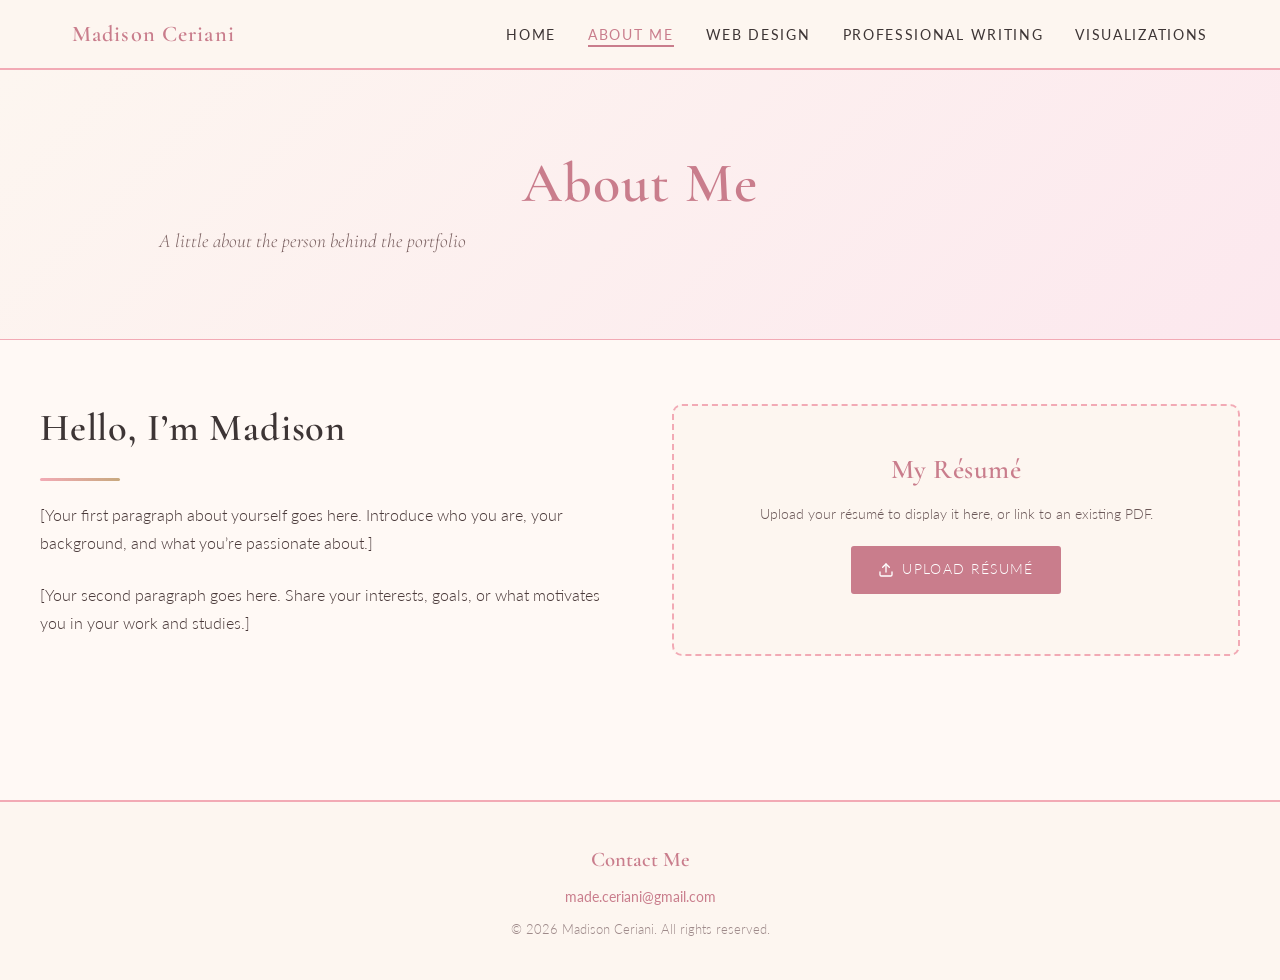
==== about.html @ 088b9f67 "Create complete portfolio website with all 5 pages, responsive CSS, nav, and footer Agent-Logs-Url: " ====
<!DOCTYPE html>
<html lang="en">
<head>
  <meta charset="UTF-8" />
  <meta name="viewport" content="width=device-width, initial-scale=1.0" />
  <title>About Me — Madison Ceriani</title>
  <link rel="stylesheet" href="css/style.css" />
</head>
<body>

  <!-- Navigation and Footer are injected by js/main.js -->

  <!-- ===== PAGE HERO ===== -->
  <header class="page-hero">
    <h1>About Me</h1>
    <p class="subtitle">A little about the person behind the portfolio</p>
  </header>

  <!-- ===== MAIN CONTENT ===== -->
  <main>
    <div class="container section">
      <div class="about-layout">

        <!-- ---- Bio ---- -->
        <div class="about-bio">
          <h2>Hello, I&rsquo;m Madison</h2>
          <hr class="divider" style="margin:1.25rem 0;" />

          <p class="bio-para">
            <!--
              Paragraph 1 — replace with your own text.
              Example: "I am a communications professional with a passion for…"
            -->
            [Your first paragraph about yourself goes here. Introduce who you are,
            your background, and what you&rsquo;re passionate about.]
          </p>

          <p class="bio-para">
            <!--
              Paragraph 2 — replace with your own text.
              Example: "Outside of the classroom and office, I enjoy…"
            -->
            [Your second paragraph goes here. Share your interests, goals,
            or what motivates you in your work and studies.]
          </p>
        </div>

        <!-- ---- Resume ---- -->
        <aside class="resume-box">
          <h3>My R&eacute;sum&eacute;</h3>
          <p>Upload your r&eacute;sum&eacute; to display it here, or link to an existing PDF.</p>

          <label class="resume-upload-label" for="resume-upload">
            <svg xmlns="http://www.w3.org/2000/svg" width="16" height="16" viewBox="0 0 24 24" fill="none" stroke="currentColor" stroke-width="2" stroke-linecap="round" stroke-linejoin="round" aria-hidden="true">
              <path d="M21 15v4a2 2 0 0 1-2 2H5a2 2 0 0 1-2-2v-4"/>
              <polyline points="17 8 12 3 7 8"/>
              <line x1="12" y1="3" x2="12" y2="15"/>
            </svg>
            Upload R&eacute;sum&eacute;
          </label>
          <input
            type="file"
            id="resume-upload"
            class="resume-upload-input"
            accept=".pdf,.doc,.docx"
            aria-label="Upload your résumé"
          />

          <p class="resume-filename" id="resume-filename" aria-live="polite"></p>

          <a
            id="resume-view-link"
            class="resume-view-link btn btn-outline"
            href="#"
            target="_blank"
            rel="noopener noreferrer"
            style="display:none;"
            aria-label="View uploaded résumé in new tab"
          >
            <svg xmlns="http://www.w3.org/2000/svg" width="15" height="15" viewBox="0 0 24 24" fill="none" stroke="currentColor" stroke-width="2" stroke-linecap="round" stroke-linejoin="round" aria-hidden="true">
              <path d="M1 12s4-8 11-8 11 8 11 8-4 8-11 8-11-8-11-8z"/>
              <circle cx="12" cy="12" r="3"/>
            </svg>
            View R&eacute;sum&eacute;
          </a>

          <!--
            Alternatively, link directly to a hosted PDF:
            <a href="documents/resume.pdf" class="btn btn-outline" target="_blank" rel="noopener">
              View Résumé (PDF)
            </a>
          -->
        </aside>

      </div><!-- /.about-layout -->
    </div><!-- /.container -->
  </main>

  <script src="js/main.js"></script>
</body>
</html>
---- css/style.css ----
/* ============================================================
   MADISON CERIANI — PORTFOLIO  |  Global Stylesheet
   Palette: blush (#f2aab5), dusty rose (#c97d8c), cream (#fdf6f0),
            warm white (#fff9f5), charcoal (#3d3535), gold (#c8a97e)
   ============================================================ */

/* ---------- Google Fonts ---------- */
@import url('https://fonts.googleapis.com/css2?family=Cormorant+Garamond:ital,wght@0,300;0,400;0,600;1,300;1,400&family=Lato:wght@300;400;700&display=swap');

/* ---------- Reset & Base ---------- */
*, *::before, *::after {
  box-sizing: border-box;
  margin: 0;
  padding: 0;
}

html {
  scroll-behavior: smooth;
  font-size: 16px;
}

body {
  font-family: 'Lato', sans-serif;
  font-weight: 300;
  color: #3d3535;
  background-color: #fff9f5;
  line-height: 1.75;
}

img {
  max-width: 100%;
  height: auto;
  display: block;
}

a {
  color: #c97d8c;
  text-decoration: none;
  transition: color 0.25s ease;
}

a:hover {
  color: #c8a97e;
}

/* ---------- Typography ---------- */
h1, h2, h3, h4 {
  font-family: 'Cormorant Garamond', serif;
  font-weight: 600;
  color: #3d3535;
  letter-spacing: 0.02em;
}

h1 { font-size: clamp(2.2rem, 5vw, 3.5rem); line-height: 1.2; }
h2 { font-size: clamp(1.6rem, 3.5vw, 2.4rem); line-height: 1.3; }
h3 { font-size: clamp(1.2rem, 2.5vw, 1.7rem); }
h4 { font-size: 1.1rem; }

p {
  margin-bottom: 1rem;
  max-width: 70ch;
}

/* ---------- Navigation ---------- */
.site-nav {
  background-color: #fdf6f0;
  border-bottom: 2px solid #f2aab5;
  position: sticky;
  top: 0;
  z-index: 1000;
}

.nav-inner {
  max-width: 1200px;
  margin: 0 auto;
  padding: 0 2rem;
  display: flex;
  align-items: center;
  justify-content: space-between;
  height: 68px;
}

.nav-logo {
  font-family: 'Cormorant Garamond', serif;
  font-size: 1.4rem;
  font-weight: 600;
  color: #c97d8c;
  letter-spacing: 0.05em;
  white-space: nowrap;
}

.nav-logo:hover {
  color: #c8a97e;
}

.nav-links {
  list-style: none;
  display: flex;
  gap: 2rem;
  align-items: center;
}

.nav-links a {
  font-family: 'Lato', sans-serif;
  font-size: 0.88rem;
  font-weight: 400;
  letter-spacing: 0.12em;
  text-transform: uppercase;
  color: #3d3535;
  padding-bottom: 2px;
  border-bottom: 2px solid transparent;
  transition: border-color 0.25s ease, color 0.25s ease;
}

.nav-links a:hover,
.nav-links a.active {
  color: #c97d8c;
  border-color: #c97d8c;
}

/* Hamburger button (mobile) */
.nav-toggle {
  display: none;
  flex-direction: column;
  gap: 5px;
  background: none;
  border: none;
  cursor: pointer;
  padding: 4px;
}

.nav-toggle span {
  display: block;
  width: 26px;
  height: 2px;
  background-color: #3d3535;
  border-radius: 2px;
  transition: transform 0.3s ease, opacity 0.3s ease;
}

/* ---------- Footer ---------- */
.site-footer {
  background-color: #fdf6f0;
  border-top: 2px solid #f2aab5;
  text-align: center;
  padding: 2.5rem 2rem;
  margin-top: 5rem;
}

.site-footer p {
  max-width: none;
  margin: 0;
  font-size: 0.9rem;
  color: #3d3535;
}

.site-footer .footer-heading {
  font-family: 'Cormorant Garamond', serif;
  font-size: 1.3rem;
  font-weight: 600;
  color: #c97d8c;
  margin-bottom: 0.4rem;
}

.site-footer a {
  color: #c97d8c;
  font-weight: 400;
}

.site-footer a:hover {
  color: #c8a97e;
  text-decoration: underline;
}

/* ---------- Page Hero / Banner ---------- */
.page-hero {
  background: linear-gradient(135deg, #fdf6f0 0%, #fce8ee 100%);
  padding: 5rem 2rem 4rem;
  text-align: center;
  border-bottom: 1px solid #f2aab5;
}

.page-hero h1 {
  color: #c97d8c;
}

.page-hero .subtitle {
  font-family: 'Cormorant Garamond', serif;
  font-style: italic;
  font-size: 1.2rem;
  color: #7a6060;
  margin-top: 0.5rem;
}

/* ---------- Main Content Container ---------- */
.container {
  max-width: 1200px;
  margin: 0 auto;
  padding: 0 2rem;
}

.section {
  padding: 4rem 0;
}

.section-title {
  text-align: center;
  margin-bottom: 3rem;
  position: relative;
}

.section-title::after {
  content: '';
  display: block;
  width: 60px;
  height: 3px;
  background: linear-gradient(to right, #f2aab5, #c8a97e);
  margin: 0.75rem auto 0;
  border-radius: 2px;
}

/* ---------- Divider ---------- */
.divider {
  width: 80px;
  height: 3px;
  background: linear-gradient(to right, #f2aab5, #c8a97e);
  border: none;
  margin: 2rem auto;
  border-radius: 2px;
}

/* ---------- Buttons ---------- */
.btn {
  display: inline-block;
  padding: 0.65rem 1.6rem;
  border-radius: 3px;
  font-family: 'Lato', sans-serif;
  font-size: 0.85rem;
  letter-spacing: 0.1em;
  text-transform: uppercase;
  font-weight: 400;
  cursor: pointer;
  transition: background-color 0.25s ease, color 0.25s ease, box-shadow 0.25s ease;
  border: 2px solid #c97d8c;
}

.btn-primary {
  background-color: #c97d8c;
  color: #fff;
}

.btn-primary:hover {
  background-color: #b56878;
  color: #fff;
  box-shadow: 0 4px 14px rgba(201,125,140,0.35);
}

.btn-outline {
  background-color: transparent;
  color: #c97d8c;
}

.btn-outline:hover {
  background-color: #c97d8c;
  color: #fff;
}

/* ============================================================
   HOME PAGE
   ============================================================ */

/* Hero strip */
.home-hero {
  background: linear-gradient(135deg, #fdf6f0 0%, #fce8ee 60%, #fdf6f0 100%);
  padding: 5rem 2rem;
  text-align: center;
}

.home-hero-inner {
  max-width: 900px;
  margin: 0 auto;
  display: flex;
  flex-direction: column;
  align-items: center;
  gap: 2.5rem;
}

.home-photo-wrapper {
  width: 220px;
  height: 220px;
  border-radius: 50%;
  overflow: hidden;
  border: 5px solid #f2aab5;
  box-shadow: 0 8px 30px rgba(201,125,140,0.25);
  flex-shrink: 0;
  background-color: #fce8ee;
  display: flex;
  align-items: center;
  justify-content: center;
}

.home-photo-wrapper img {
  width: 100%;
  height: 100%;
  object-fit: cover;
}

.home-photo-placeholder {
  display: flex;
  flex-direction: column;
  align-items: center;
  justify-content: center;
  width: 100%;
  height: 100%;
  color: #c97d8c;
  font-size: 0.75rem;
  text-align: center;
  padding: 1rem;
  gap: 0.5rem;
}

.home-photo-placeholder svg {
  width: 48px;
  height: 48px;
  opacity: 0.5;
}

.home-text h1 {
  margin-bottom: 0.5rem;
}

.home-tagline {
  font-family: 'Cormorant Garamond', serif;
  font-style: italic;
  font-size: 1.25rem;
  color: #7a6060;
  margin-bottom: 1.5rem;
}

/* Gallery grid */
.gallery-grid {
  display: grid;
  grid-template-columns: repeat(auto-fill, minmax(260px, 1fr));
  gap: 2rem;
}

.gallery-card {
  background-color: #fdf6f0;
  border: 1px solid #f2aab5;
  border-radius: 8px;
  overflow: hidden;
  box-shadow: 0 2px 12px rgba(0,0,0,0.06);
  transition: transform 0.25s ease, box-shadow 0.25s ease;
}

.gallery-card:hover {
  transform: translateY(-4px);
  box-shadow: 0 8px 24px rgba(201,125,140,0.2);
}

.gallery-card-image {
  width: 100%;
  height: 190px;
  object-fit: cover;
  background-color: #fce8ee;
}

.gallery-card-image-placeholder {
  width: 100%;
  height: 190px;
  background: linear-gradient(135deg, #fce8ee, #fdf6f0);
  display: flex;
  align-items: center;
  justify-content: center;
  color: #c97d8c;
  font-size: 0.8rem;
  letter-spacing: 0.08em;
  text-transform: uppercase;
  flex-direction: column;
  gap: 0.5rem;
}

.gallery-card-image-placeholder svg {
  width: 36px;
  height: 36px;
  opacity: 0.4;
}

.gallery-card-body {
  padding: 1.2rem 1.4rem 1.6rem;
}

.gallery-card-tag {
  display: inline-block;
  font-size: 0.72rem;
  letter-spacing: 0.12em;
  text-transform: uppercase;
  color: #c8a97e;
  margin-bottom: 0.4rem;
  font-weight: 700;
}

.gallery-card-body h3 {
  font-size: 1.05rem;
  margin-bottom: 0.4rem;
}

.gallery-card-body p {
  font-size: 0.88rem;
  color: #6b5858;
  margin-bottom: 0;
}

/* ============================================================
   ABOUT PAGE
   ============================================================ */

.about-layout {
  display: grid;
  grid-template-columns: 1fr 1fr;
  gap: 4rem;
  align-items: start;
}

.about-bio h2 {
  margin-bottom: 1.5rem;
}

.about-bio p {
  color: #4a3a3a;
}

.about-bio .bio-para + .bio-para {
  margin-top: 1.5rem;
}

.resume-box {
  background-color: #fdf6f0;
  border: 2px dashed #f2aab5;
  border-radius: 10px;
  padding: 2.5rem 2rem;
  text-align: center;
}

.resume-box h3 {
  margin-bottom: 0.5rem;
  color: #c97d8c;
}

.resume-box p {
  font-size: 0.9rem;
  color: #6b5858;
  margin-bottom: 1.2rem;
  max-width: none;
}

.resume-upload-label {
  display: inline-flex;
  align-items: center;
  gap: 0.5rem;
  padding: 0.65rem 1.6rem;
  background-color: #c97d8c;
  color: #fff;
  border-radius: 3px;
  font-size: 0.85rem;
  letter-spacing: 0.1em;
  text-transform: uppercase;
  cursor: pointer;
  transition: background-color 0.25s ease, box-shadow 0.25s ease;
  border: 2px solid #c97d8c;
}

.resume-upload-label:hover {
  background-color: #b56878;
  box-shadow: 0 4px 14px rgba(201,125,140,0.35);
}

.resume-upload-input {
  position: absolute;
  width: 1px;
  height: 1px;
  opacity: 0;
  overflow: hidden;
  clip: rect(0 0 0 0);
}

.resume-filename {
  margin-top: 1rem;
  font-size: 0.85rem;
  color: #7a6060;
  font-style: italic;
}

.resume-view-link {
  display: inline-flex;
  align-items: center;
  gap: 0.4rem;
  margin-top: 0.8rem;
  font-size: 0.9rem;
}

/* ============================================================
   ARTIFACT CARDS (shared by Web Design, Writing, Visualizations)
   ============================================================ */

.artifacts-list {
  display: flex;
  flex-direction: column;
  gap: 4rem;
}

.artifact-card {
  background-color: #fdf6f0;
  border: 1px solid #f2aab5;
  border-radius: 12px;
  overflow: hidden;
  box-shadow: 0 2px 16px rgba(0,0,0,0.06);
}

.artifact-card-header {
  background: linear-gradient(135deg, #fce8ee 0%, #fdf6f0 100%);
  padding: 1.5rem 2rem;
  border-bottom: 1px solid #f2aab5;
  display: flex;
  align-items: center;
  gap: 1rem;
}

.artifact-number {
  font-family: 'Cormorant Garamond', serif;
  font-size: 2.2rem;
  font-weight: 300;
  color: #f2aab5;
  line-height: 1;
  flex-shrink: 0;
  min-width: 2.5rem;
}

.artifact-card-header h3 {
  margin: 0;
}

.artifact-card-body {
  padding: 2rem;
}

/* image + text layout inside artifact */
.artifact-media {
  width: 100%;
  aspect-ratio: 16 / 9;
  object-fit: cover;
  border-radius: 6px;
  margin-bottom: 1.5rem;
  background-color: #fce8ee;
}

.artifact-image-placeholder {
  width: 100%;
  aspect-ratio: 16 / 9;
  background: linear-gradient(135deg, #fce8ee, #fdf6f0);
  border-radius: 6px;
  margin-bottom: 1.5rem;
  display: flex;
  flex-direction: column;
  align-items: center;
  justify-content: center;
  color: #c97d8c;
  font-size: 0.8rem;
  letter-spacing: 0.08em;
  text-transform: uppercase;
  gap: 0.5rem;
  border: 1px dashed #f2aab5;
}

.artifact-image-placeholder svg {
  width: 42px;
  height: 42px;
  opacity: 0.4;
}

.artifact-desc {
  color: #4a3a3a;
  margin-bottom: 1rem;
}

.artifact-links {
  display: flex;
  flex-wrap: wrap;
  gap: 0.75rem;
  margin-top: 1rem;
}

/* PDF embed */
.artifact-pdf-wrapper {
  width: 100%;
  border: 1px solid #f2aab5;
  border-radius: 6px;
  overflow: hidden;
  margin-bottom: 1.5rem;
  background-color: #fce8ee;
}

.artifact-pdf-wrapper embed,
.artifact-pdf-wrapper iframe {
  width: 100%;
  height: 520px;
  border: none;
  display: block;
}

.pdf-fallback {
  padding: 3rem 2rem;
  text-align: center;
  color: #7a6060;
  font-size: 0.9rem;
}

.pdf-fallback svg {
  width: 48px;
  height: 48px;
  color: #f2aab5;
  margin-bottom: 1rem;
}

/* ============================================================
   WEB DESIGN PAGE  — two-column layout for larger screens
   ============================================================ */

.webdesign-artifact .artifact-card-body {
  display: grid;
  grid-template-columns: 1fr 1fr;
  gap: 2rem;
  align-items: start;
}

.webdesign-artifact .artifact-card-body .artifact-content {
  /* text side */
}

.webdesign-artifact .artifact-card-body .artifact-visual {
  /* image side */
}

/* ============================================================
   VISUALIZATIONS PAGE
   ============================================================ */

.viz-grid {
  display: grid;
  grid-template-columns: repeat(auto-fill, minmax(480px, 1fr));
  gap: 3rem;
}

.viz-card {
  background-color: #fdf6f0;
  border: 1px solid #f2aab5;
  border-radius: 12px;
  overflow: hidden;
  box-shadow: 0 2px 16px rgba(0,0,0,0.06);
}

.viz-card-image-wrap {
  width: 100%;
}

.viz-card-image-wrap img {
  width: 100%;
  aspect-ratio: 4 / 3;
  object-fit: cover;
  display: block;
}

.viz-image-placeholder {
  width: 100%;
  aspect-ratio: 4 / 3;
  background: linear-gradient(135deg, #fce8ee, #fdf6f0);
  display: flex;
  flex-direction: column;
  align-items: center;
  justify-content: center;
  color: #c97d8c;
  font-size: 0.8rem;
  letter-spacing: 0.08em;
  text-transform: uppercase;
  gap: 0.5rem;
  border-bottom: 1px dashed #f2aab5;
}

.viz-image-placeholder svg {
  width: 42px;
  height: 42px;
  opacity: 0.4;
}

.viz-card-body {
  padding: 1.5rem;
}

.viz-card-body h3 {
  margin-bottom: 0.6rem;
}

.viz-card-body p {
  font-size: 0.9rem;
  color: #4a3a3a;
  margin-bottom: 0;
}

/* ============================================================
   RESPONSIVE BREAKPOINTS
   ============================================================ */

@media (max-width: 900px) {
  .about-layout {
    grid-template-columns: 1fr;
    gap: 2.5rem;
  }

  .webdesign-artifact .artifact-card-body {
    grid-template-columns: 1fr;
  }

  .viz-grid {
    grid-template-columns: 1fr;
  }
}

@media (max-width: 768px) {
  .nav-links {
    display: none;
    flex-direction: column;
    gap: 0;
    position: absolute;
    top: 68px;
    left: 0;
    right: 0;
    background-color: #fdf6f0;
    border-bottom: 2px solid #f2aab5;
    padding: 1rem 0;
    box-shadow: 0 8px 20px rgba(0,0,0,0.08);
  }

  .nav-links.open {
    display: flex;
  }

  .nav-links li {
    width: 100%;
  }

  .nav-links a {
    display: block;
    padding: 0.75rem 2rem;
    border-bottom: none;
    border-left: 3px solid transparent;
  }

  .nav-links a:hover,
  .nav-links a.active {
    border-color: #c97d8c;
    background-color: #fce8ee;
    color: #c97d8c;
  }

  .nav-toggle {
    display: flex;
  }

  .nav-toggle.open span:nth-child(1) {
    transform: translateY(7px) rotate(45deg);
  }

  .nav-toggle.open span:nth-child(2) {
    opacity: 0;
  }

  .nav-toggle.open span:nth-child(3) {
    transform: translateY(-7px) rotate(-45deg);
  }

  .home-hero-inner {
    gap: 2rem;
  }

  .home-photo-wrapper {
    width: 175px;
    height: 175px;
  }

  .artifact-card-body {
    padding: 1.25rem;
  }

  .gallery-grid {
    grid-template-columns: repeat(auto-fill, minmax(220px, 1fr));
    gap: 1.25rem;
  }
}

@media (max-width: 480px) {
  .nav-inner {
    padding: 0 1.2rem;
  }

  .container {
    padding: 0 1.2rem;
  }

  .page-hero {
    padding: 3.5rem 1.2rem 3rem;
  }

  .home-hero {
    padding: 3.5rem 1.2rem;
  }

  .gallery-grid {
    grid-template-columns: 1fr 1fr;
    gap: 1rem;
  }

  .artifact-pdf-wrapper embed,
  .artifact-pdf-wrapper iframe {
    height: 360px;
  }
}

/* ---------- Utility ---------- */
.text-center { text-align: center; }
.mt-2 { margin-top: 2rem; }
.mb-2 { margin-bottom: 2rem; }
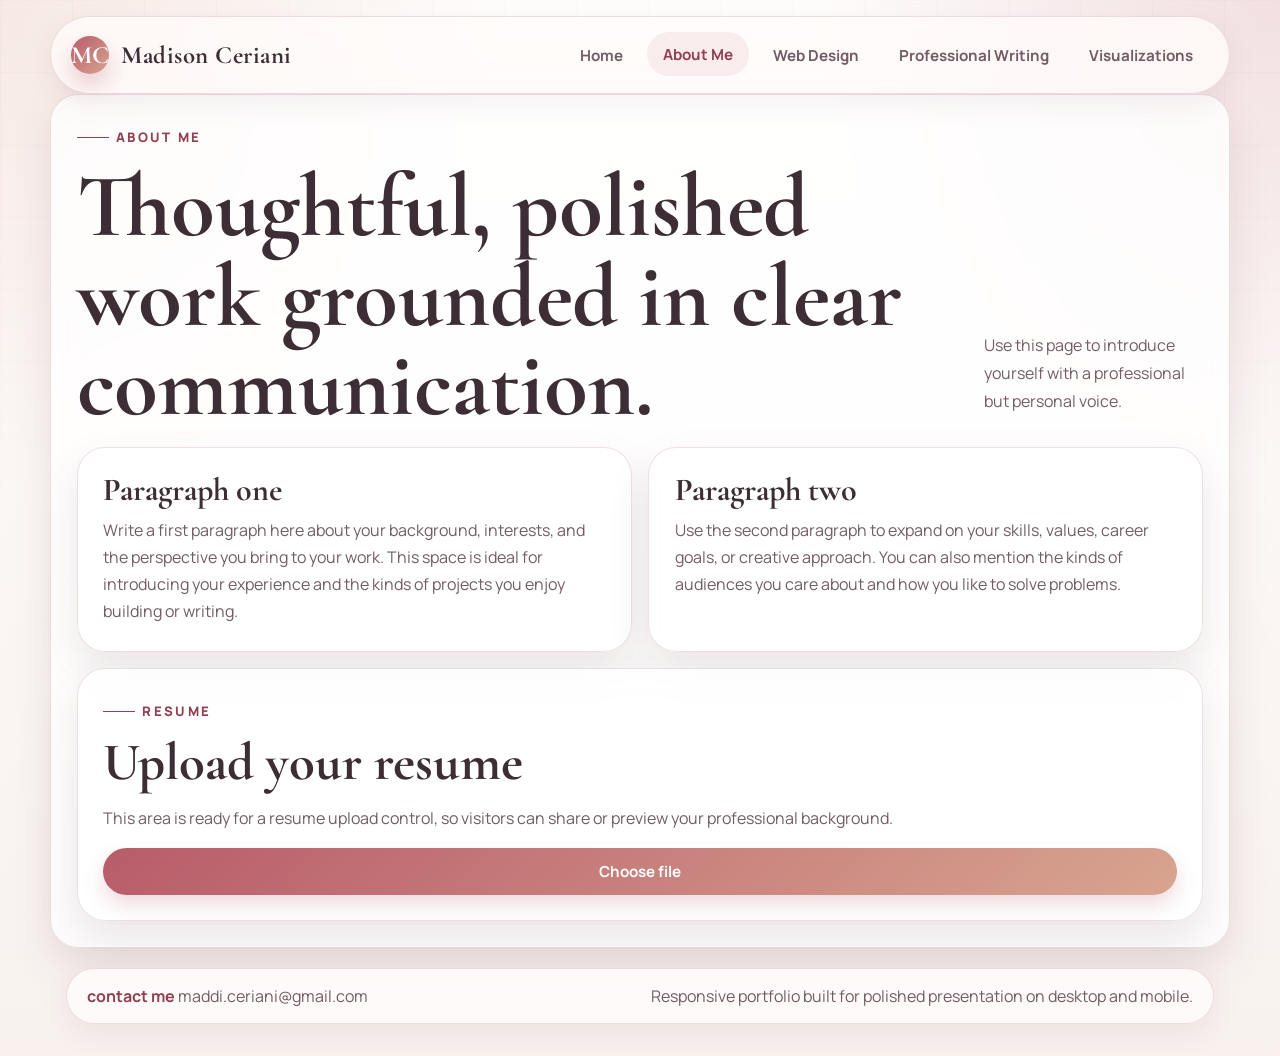
==== commit 7cb7f0f2: "Changes made" ====
--- a/about.html
+++ b/about.html
@@ -1,101 +1,70 @@
 <!DOCTYPE html>
 <html lang="en">
 <head>
-  <meta charset="UTF-8" />
-  <meta name="viewport" content="width=device-width, initial-scale=1.0" />
-  <title>About Me — Madison Ceriani</title>
-  <link rel="stylesheet" href="css/style.css" />
+  <meta charset="UTF-8">
+  <meta name="viewport" content="width=device-width, initial-scale=1.0">
+  <title>Madison Ceriani Portfolio | About Me</title>
+  <link rel="preconnect" href="https://fonts.googleapis.com">
+  <link rel="preconnect" href="https://fonts.gstatic.com" crossorigin>
+  <link href="https://fonts.googleapis.com/css2?family=Cormorant+Garamond:wght@500;600;700&family=Manrope:wght@400;500;600;700;800&display=swap" rel="stylesheet">
+  <link rel="stylesheet" href="assets/css/styles.css">
 </head>
 <body>
+  <div class="page-shell">
+    <header class="site-header content-wrap">
+      <a class="brand" href="index.html" aria-label="Madison Ceriani portfolio home">
+        <span class="brand-mark">MC</span>
+        Madison Ceriani
+      </a>
+      <nav class="nav-links" aria-label="Primary navigation">
+        <a href="index.html">Home</a>
+        <a class="active" href="about.html">About Me</a>
+        <a href="web-design.html">Web Design</a>
+        <a href="writing.html">Professional Writing</a>
+        <a href="visualizations.html">Visualizations</a>
+      </nav>
+    </header>
 
-  <!-- Navigation and Footer are injected by js/main.js -->
-
-  <!-- ===== PAGE HERO ===== -->
-  <header class="page-hero">
-    <h1>About Me</h1>
-    <p class="subtitle">A little about the person behind the portfolio</p>
-  </header>
-
-  <!-- ===== MAIN CONTENT ===== -->
-  <main>
-    <div class="container section">
-      <div class="about-layout">
-
-        <!-- ---- Bio ---- -->
-        <div class="about-bio">
-          <h2>Hello, I&rsquo;m Madison</h2>
-          <hr class="divider" style="margin:1.25rem 0;" />
-
-          <p class="bio-para">
-            <!--
-              Paragraph 1 — replace with your own text.
-              Example: "I am a communications professional with a passion for…"
-            -->
-            [Your first paragraph about yourself goes here. Introduce who you are,
-            your background, and what you&rsquo;re passionate about.]
-          </p>
-
-          <p class="bio-para">
-            <!--
-              Paragraph 2 — replace with your own text.
-              Example: "Outside of the classroom and office, I enjoy…"
-            -->
-            [Your second paragraph goes here. Share your interests, goals,
-            or what motivates you in your work and studies.]
-          </p>
+    <main class="content-wrap">
+      <section class="section-panel">
+        <div class="section-head">
+          <div>
+            <div class="eyebrow">About Me</div>
+            <h1>Thoughtful, polished work grounded in clear communication.</h1>
+          </div>
+          <p class="section-copy">Use this page to introduce yourself with a professional but personal voice.</p>
         </div>
 
-        <!-- ---- Resume ---- -->
-        <aside class="resume-box">
-          <h3>My R&eacute;sum&eacute;</h3>
-          <p>Upload your r&eacute;sum&eacute; to display it here, or link to an existing PDF.</p>
+        <div class="two-col">
+          <article class="info-card">
+            <h3>Paragraph one</h3>
+            <p>Write a first paragraph here about your background, interests, and the perspective you bring to your work. This space is ideal for introducing your experience and the kinds of projects you enjoy building or writing.</p>
+          </article>
+          <article class="info-card">
+            <h3>Paragraph two</h3>
+            <p>Use the second paragraph to expand on your skills, values, career goals, or creative approach. You can also mention the kinds of audiences you care about and how you like to solve problems.</p>
+          </article>
+        </div>
 
-          <label class="resume-upload-label" for="resume-upload">
-            <svg xmlns="http://www.w3.org/2000/svg" width="16" height="16" viewBox="0 0 24 24" fill="none" stroke="currentColor" stroke-width="2" stroke-linecap="round" stroke-linejoin="round" aria-hidden="true">
-              <path d="M21 15v4a2 2 0 0 1-2 2H5a2 2 0 0 1-2-2v-4"/>
-              <polyline points="17 8 12 3 7 8"/>
-              <line x1="12" y1="3" x2="12" y2="15"/>
-            </svg>
-            Upload R&eacute;sum&eacute;
+        <div class="upload-panel" style="margin-top:1rem;">
+          <div>
+            <div class="eyebrow">Resume</div>
+            <h2>Upload your resume</h2>
+          </div>
+          <p class="upload-note">This area is ready for a resume upload control, so visitors can share or preview your professional background.</p>
+          <label class="upload-label" for="resume-upload">Choose file
+            <input id="resume-upload" type="file" accept=".pdf,.doc,.docx">
           </label>
-          <input
-            type="file"
-            id="resume-upload"
-            class="resume-upload-input"
-            accept=".pdf,.doc,.docx"
-            aria-label="Upload your résumé"
-          />
+        </div>
+      </section>
+    </main>
 
-          <p class="resume-filename" id="resume-filename" aria-live="polite"></p>
-
-          <a
-            id="resume-view-link"
-            class="resume-view-link btn btn-outline"
-            href="#"
-            target="_blank"
-            rel="noopener noreferrer"
-            style="display:none;"
-            aria-label="View uploaded résumé in new tab"
-          >
-            <svg xmlns="http://www.w3.org/2000/svg" width="15" height="15" viewBox="0 0 24 24" fill="none" stroke="currentColor" stroke-width="2" stroke-linecap="round" stroke-linejoin="round" aria-hidden="true">
-              <path d="M1 12s4-8 11-8 11 8 11 8-4 8-11 8-11-8-11-8z"/>
-              <circle cx="12" cy="12" r="3"/>
-            </svg>
-            View R&eacute;sum&eacute;
-          </a>
-
-          <!--
-            Alternatively, link directly to a hosted PDF:
-            <a href="documents/resume.pdf" class="btn btn-outline" target="_blank" rel="noopener">
-              View Résumé (PDF)
-            </a>
-          -->
-        </aside>
-
-      </div><!-- /.about-layout -->
-    </div><!-- /.container -->
-  </main>
-
-  <script src="js/main.js"></script>
+    <footer class="site-footer">
+      <div class="footer-panel content-wrap">
+        <p><strong>contact me</strong> maddi.ceriani@gmail.com</p>
+        <p>Responsive portfolio built for polished presentation on desktop and mobile.</p>
+      </div>
+    </footer>
+  </div>
 </body>
-</html>
+</html>
--- a/assets/css/styles.css
+++ b/assets/css/styles.css
@@ -0,0 +1,525 @@
+:root {
+  --bg: #f8f1ee;
+  --bg-soft: #fff9f7;
+  --surface: rgba(255, 255, 255, 0.82);
+  --surface-strong: #ffffff;
+  --text: #3d2d35;
+  --muted: #725c66;
+  --brand: #b85c6a;
+  --brand-dark: #8f4052;
+  --accent: #d8a48f;
+  --accent-soft: #f2d7cf;
+  --border: rgba(143, 64, 82, 0.16);
+  --shadow: 0 18px 40px rgba(102, 58, 72, 0.12);
+  --radius-xl: 28px;
+  --radius-lg: 22px;
+  --radius-md: 16px;
+  --max-width: 1180px;
+}
+
+* {
+  box-sizing: border-box;
+}
+
+html {
+  scroll-behavior: smooth;
+}
+
+body {
+  margin: 0;
+  min-height: 100vh;
+  color: var(--text);
+  font-family: 'Manrope', system-ui, sans-serif;
+  background:
+    radial-gradient(circle at top left, rgba(216, 164, 143, 0.22), transparent 30%),
+    radial-gradient(circle at top right, rgba(184, 92, 106, 0.18), transparent 28%),
+    linear-gradient(180deg, #fffdfc 0%, var(--bg) 100%);
+}
+
+body::before {
+  content: '';
+  position: fixed;
+  inset: 0;
+  pointer-events: none;
+  background-image:
+    linear-gradient(rgba(184, 92, 106, 0.03) 1px, transparent 1px),
+    linear-gradient(90deg, rgba(184, 92, 106, 0.03) 1px, transparent 1px);
+  background-size: 72px 72px;
+  mask-image: linear-gradient(180deg, rgba(0, 0, 0, 0.8), transparent 90%);
+}
+
+a {
+  color: inherit;
+  text-decoration: none;
+}
+
+img {
+  display: block;
+  max-width: 100%;
+}
+
+.page-shell {
+  position: relative;
+  z-index: 1;
+}
+
+.site-header,
+.site-footer,
+.content-wrap {
+  width: min(calc(100% - 2rem), var(--max-width));
+  margin: 0 auto;
+}
+
+.site-header {
+  position: sticky;
+  top: 0;
+  z-index: 10;
+  display: flex;
+  align-items: center;
+  justify-content: space-between;
+  gap: 1.5rem;
+  padding: 1rem 1.25rem;
+  margin-top: 1rem;
+  border: 1px solid var(--border);
+  border-radius: 999px;
+  background: rgba(255, 252, 251, 0.8);
+  backdrop-filter: blur(16px);
+  box-shadow: 0 10px 30px rgba(102, 58, 72, 0.08);
+}
+
+.brand {
+  display: inline-flex;
+  align-items: center;
+  gap: 0.8rem;
+  font-family: 'Cormorant Garamond', Georgia, serif;
+  font-size: 1.55rem;
+  font-weight: 700;
+  letter-spacing: 0.02em;
+}
+
+.brand-mark {
+  display: inline-grid;
+  place-items: center;
+  width: 2.35rem;
+  height: 2.35rem;
+  border-radius: 50%;
+  color: #fff;
+  background: linear-gradient(135deg, var(--brand), var(--accent));
+  box-shadow: 0 12px 22px rgba(184, 92, 106, 0.28);
+}
+
+.nav-links {
+  display: flex;
+  flex-wrap: wrap;
+  gap: 0.5rem;
+  justify-content: flex-end;
+}
+
+.nav-links a {
+  padding: 0.72rem 1rem;
+  border-radius: 999px;
+  color: var(--muted);
+  font-size: 0.95rem;
+  font-weight: 700;
+  transition: transform 0.2s ease, background 0.2s ease, color 0.2s ease;
+}
+
+.nav-links a:hover,
+.nav-links a:focus-visible,
+.nav-links a.active {
+  color: var(--brand-dark);
+  background: rgba(184, 92, 106, 0.1);
+  transform: translateY(-1px);
+}
+
+.hero {
+  display: grid;
+  grid-template-columns: 1.2fr 0.8fr;
+  gap: 1.5rem;
+  align-items: center;
+  padding: 2rem 0 1rem;
+}
+
+.hero-panel,
+.section-panel,
+.artifact-card,
+.upload-panel,
+.gallery-item,
+.info-card {
+  border: 1px solid var(--border);
+  border-radius: var(--radius-xl);
+  background: var(--surface);
+  backdrop-filter: blur(12px);
+  box-shadow: var(--shadow);
+}
+
+.hero-panel {
+  padding: clamp(1.5rem, 4vw, 3rem);
+}
+
+.eyebrow {
+  display: inline-flex;
+  align-items: center;
+  gap: 0.45rem;
+  margin-bottom: 1rem;
+  color: var(--brand-dark);
+  font-size: 0.82rem;
+  font-weight: 800;
+  letter-spacing: 0.18em;
+  text-transform: uppercase;
+}
+
+.eyebrow::before {
+  content: '';
+  width: 2rem;
+  height: 1px;
+  background: currentColor;
+}
+
+h1,
+h2,
+h3 {
+  margin: 0;
+  font-family: 'Cormorant Garamond', Georgia, serif;
+  line-height: 1;
+}
+
+h1 {
+  font-size: clamp(3rem, 8vw, 5.6rem);
+}
+
+h2 {
+  font-size: clamp(2rem, 5vw, 3.3rem);
+}
+
+h3 {
+  font-size: 2rem;
+}
+
+.lede {
+  margin: 1rem 0 0;
+  max-width: 42rem;
+  color: var(--muted);
+  font-size: 1.05rem;
+  line-height: 1.8;
+}
+
+.hero-actions,
+.section-actions,
+.artifact-links {
+  display: flex;
+  flex-wrap: wrap;
+  gap: 0.75rem;
+}
+
+.button,
+.button-secondary,
+.tag,
+.artifact-links a,
+.upload-label {
+  display: inline-flex;
+  align-items: center;
+  justify-content: center;
+  gap: 0.4rem;
+  min-height: 2.8rem;
+  padding: 0.8rem 1.1rem;
+  border-radius: 999px;
+  font-size: 0.95rem;
+  font-weight: 700;
+  transition: transform 0.2s ease, box-shadow 0.2s ease, background 0.2s ease;
+}
+
+.button,
+.artifact-links a,
+.upload-label {
+  color: #fff;
+  background: linear-gradient(135deg, var(--brand), var(--accent));
+  box-shadow: 0 10px 20px rgba(184, 92, 106, 0.22);
+}
+
+.button-secondary {
+  color: var(--brand-dark);
+  background: rgba(184, 92, 106, 0.1);
+}
+
+.button:hover,
+.button-secondary:hover,
+.artifact-links a:hover,
+.upload-label:hover {
+  transform: translateY(-1px);
+}
+
+.hero-visual {
+  display: grid;
+  gap: 1rem;
+}
+
+.photo-frame,
+.visual-frame,
+.pdf-frame {
+  display: grid;
+  place-items: center;
+  min-height: 280px;
+  padding: 1.25rem;
+  border-radius: var(--radius-xl);
+  border: 1px dashed rgba(143, 64, 82, 0.24);
+  background:
+    linear-gradient(135deg, rgba(255, 255, 255, 0.95), rgba(248, 225, 219, 0.85));
+  color: var(--muted);
+  text-align: center;
+}
+
+.photo-frame strong,
+.visual-frame strong,
+.pdf-frame strong {
+  display: block;
+  margin-bottom: 0.5rem;
+  color: var(--brand-dark);
+  font-family: 'Cormorant Garamond', Georgia, serif;
+  font-size: 1.8rem;
+}
+
+.section-panel,
+.artifact-card,
+.upload-panel,
+.gallery-item,
+.info-card {
+  padding: clamp(1.1rem, 2.4vw, 1.6rem);
+}
+
+.section-panel + .section-panel,
+.section-panel + .artifact-grid,
+.artifact-grid + .section-panel {
+  margin-top: 1.25rem;
+}
+
+.section-head {
+  display: flex;
+  justify-content: space-between;
+  gap: 1rem;
+  align-items: flex-end;
+  margin-bottom: 1rem;
+}
+
+.section-copy {
+  max-width: 40rem;
+  color: var(--muted);
+  line-height: 1.75;
+}
+
+.tag {
+  color: var(--brand-dark);
+  background: rgba(184, 92, 106, 0.08);
+  box-shadow: none;
+}
+
+.artifact-grid,
+.gallery-grid,
+.three-col,
+.two-col {
+  display: grid;
+  gap: 1rem;
+}
+
+.artifact-grid,
+.gallery-grid {
+  grid-template-columns: repeat(2, minmax(0, 1fr));
+}
+
+.three-col {
+  grid-template-columns: repeat(3, minmax(0, 1fr));
+}
+
+.two-col {
+  grid-template-columns: repeat(2, minmax(0, 1fr));
+}
+
+.artifact-card {
+  display: grid;
+  gap: 1rem;
+}
+
+.artifact-card h3 {
+  font-size: 1.9rem;
+}
+
+.artifact-meta {
+  margin: 0;
+  color: var(--muted);
+  line-height: 1.75;
+}
+
+.media-slot {
+  overflow: hidden;
+  min-height: 220px;
+}
+
+.media-slot.tall {
+  min-height: 280px;
+}
+
+.media-slot.small {
+  min-height: 180px;
+}
+
+.placeholder-block {
+  display: grid;
+  place-items: center;
+  width: 100%;
+  height: 100%;
+  border-radius: calc(var(--radius-xl) - 6px);
+  border: 1px dashed rgba(143, 64, 82, 0.22);
+  background:
+    linear-gradient(145deg, rgba(216, 164, 143, 0.2), rgba(255, 255, 255, 0.8)),
+    linear-gradient(135deg, rgba(255, 255, 255, 0.7), rgba(248, 225, 219, 0.8));
+  color: var(--brand-dark);
+  text-align: center;
+  font-weight: 700;
+}
+
+.placeholder-block span {
+  max-width: 14rem;
+}
+
+.pdf-frame {
+  min-height: 250px;
+  padding: 1rem;
+}
+
+.upload-panel {
+  display: grid;
+  gap: 1rem;
+}
+
+.upload-label input {
+  display: none;
+}
+
+.upload-note {
+  margin: 0;
+  color: var(--muted);
+  line-height: 1.7;
+}
+
+.gallery-grid {
+  grid-template-columns: repeat(4, minmax(0, 1fr));
+}
+
+.gallery-item h3 {
+  font-size: 1.6rem;
+}
+
+.gallery-item p,
+.info-card p {
+  margin: 0.7rem 0 0;
+  color: var(--muted);
+  line-height: 1.7;
+}
+
+.site-footer {
+  padding: 1.25rem 0 2rem;
+}
+
+.footer-panel {
+  display: flex;
+  flex-wrap: wrap;
+  align-items: center;
+  justify-content: space-between;
+  gap: 1rem;
+  padding: 1rem 1.25rem;
+  border: 1px solid var(--border);
+  border-radius: 999px;
+  background: rgba(255, 252, 251, 0.86);
+  backdrop-filter: blur(12px);
+  box-shadow: 0 10px 30px rgba(102, 58, 72, 0.08);
+}
+
+.footer-panel p {
+  margin: 0;
+  color: var(--muted);
+}
+
+.footer-panel strong {
+  color: var(--brand-dark);
+}
+
+@media (max-width: 1024px) {
+  .hero,
+  .two-col,
+  .three-col,
+  .artifact-grid,
+  .gallery-grid {
+    grid-template-columns: 1fr 1fr;
+  }
+
+  .gallery-grid {
+    grid-template-columns: repeat(2, minmax(0, 1fr));
+  }
+
+  .hero {
+    grid-template-columns: 1fr;
+  }
+}
+
+@media (max-width: 760px) {
+  .site-header {
+    border-radius: 32px;
+    flex-direction: column;
+    align-items: flex-start;
+  }
+
+  .nav-links {
+    width: 100%;
+    justify-content: flex-start;
+  }
+
+  .hero,
+  .two-col,
+  .three-col,
+  .artifact-grid,
+  .gallery-grid {
+    grid-template-columns: 1fr;
+  }
+
+  .section-head,
+  .footer-panel {
+    align-items: flex-start;
+    flex-direction: column;
+    border-radius: var(--radius-xl);
+  }
+
+  .photo-frame,
+  .visual-frame,
+  .pdf-frame {
+    min-height: 220px;
+  }
+}
+
+@media (max-width: 520px) {
+  .site-header,
+  .site-footer,
+  .content-wrap {
+    width: min(calc(100% - 1rem), var(--max-width));
+  }
+
+  .site-header {
+    padding: 0.9rem;
+    margin-top: 0.5rem;
+  }
+
+  h1 {
+    font-size: clamp(2.6rem, 14vw, 4rem);
+  }
+
+  .brand {
+    font-size: 1.3rem;
+  }
+
+  .nav-links a,
+  .button,
+  .button-secondary,
+  .artifact-links a,
+  .upload-label {
+    width: 100%;
+  }
+}
